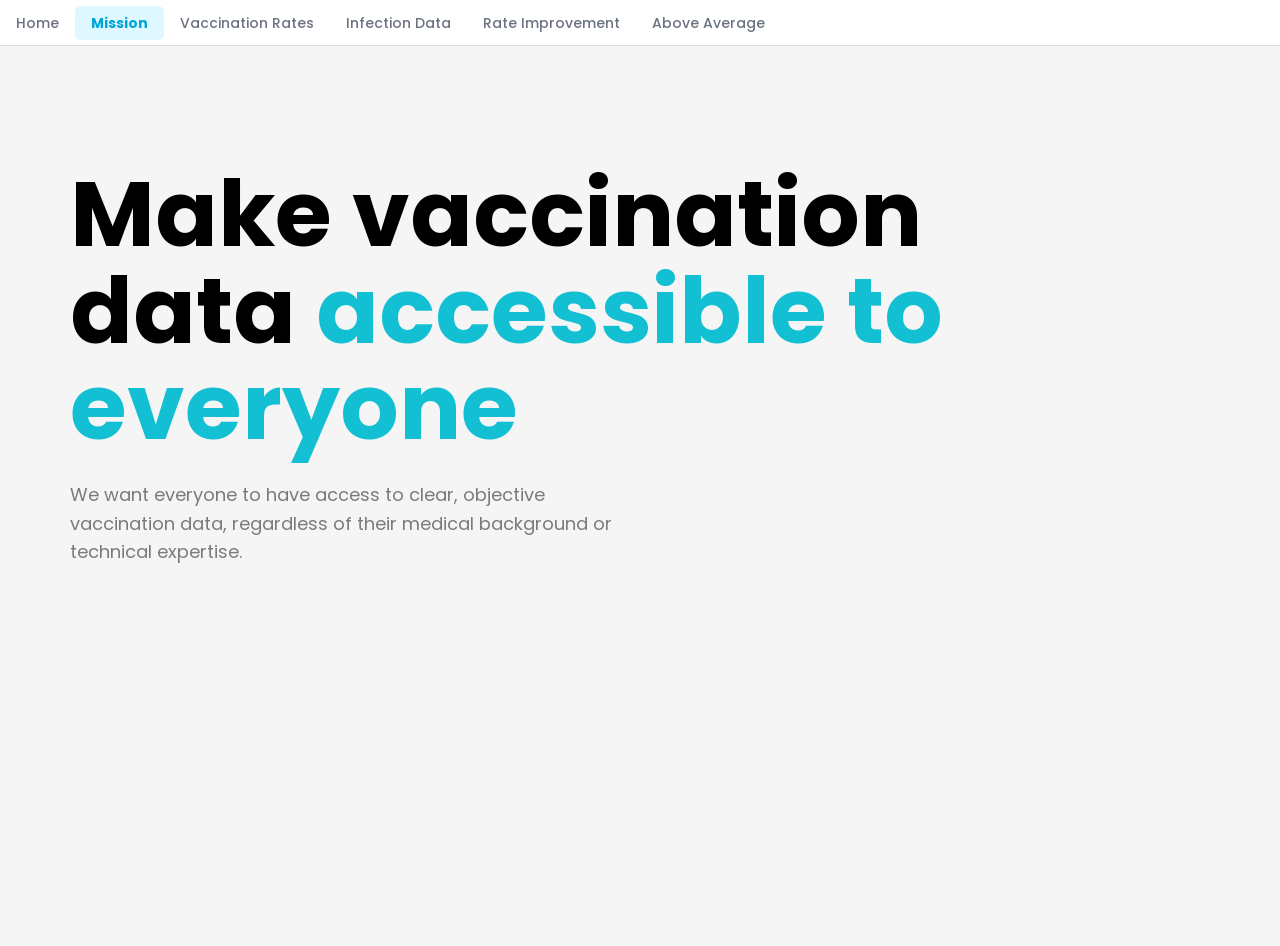
==== mission.html @ 14b5ad1b "header and content" ====
<!doctype html>
<html lang="en">
  <head>
    <meta charset="UTF-8" />
    <meta name="viewport" content="width=device-width, initial-scale=1.0" />
    <title>Document</title>
    <link rel="preconnect" href="https://fonts.googleapis.com" />
    <link
      href="https://fonts.googleapis.com/css2?family=Poppins:wght@300;400;500;700&display=swap"
      rel="stylesheet"
    />
    <link rel="stylesheet" href="./style.css" />
  </head>
  <body>
    <div id="main">
      <!-- Header  -->
      <div id="header">
        <ul id="nav">
          <li><a href="">Home</a></li>
          <li><a href="mission.html" class="active">Mission</a></li>
          <li><a href="">Vaccination Rates</a></li>
          <li><a href="">Infection Data</a></li>
          <li><a href="">Rate Improvement</a></li>
          <li><a href="">Above Average</a></li>
        </ul>
      </div>
      <!-- End header  -->
      <div id="content_lv1A-page1">
        <div class="decor-circle">
          <div class="dc circle1"></div>
          <div class="dc circle2"></div>
          <div class="dc circle3"></div>
          <div class="dc circle4"></div>
          <div class="dc circle5"></div>
        </div>

        <div class="lv1A-page1_word">
          <h1>
            Make vaccination <br />
            data <span>accessible to</span> <br />
            <span>everyone</span>
          </h1>

          <p class="word_sub">
            We want everyone to have access to clear, objective vaccination
            data, regardless of their medical background or technical expertise.
          </p>
        </div>
      </div>
    </div>
  </body>
</html>
---- style.css ----
* {
  padding: 0;
  margin: 0;
  box-sizing: border-box;
}

main {
}

html {
  font-family: "Poppins", sans-serif;
}

/* Header  */
#nav {
  display: flex;
  align-items: center;
  height: 100%;
  list-style: none;
}

#header {
  background-color: #fff;
  height: 46px;
  position: fixed;
  top: 0;
  right: 0;
  left: 0;
  z-index: 1;
  border-bottom: 1px solid #ddd;
}

#nav li {
  position: relative;
}

#nav li a {
  display: flex;
  align-items: center;
  height: 34px;
  line-height: 1;
  text-decoration: none;
  padding: 0 16px;
  color: rgb(107, 114, 128);
  border-radius: 6px;
  font-weight: 500;
  transition:
    color 0.15s,
    background 0.15s;
  font-size: 14px;
}

#nav li a:hover {
  color: black;
  background-color: #ececec;
}

#nav li a.active {
  background-color: #dff7ff;
  color: #00a6d6;
  font-weight: 700;
}

#nav li a.active:hover {
  background-color: #dff7ff;
  color: #00a6d6;
}
/* Content  */
#content_lv1A-page1 {
  position: relative;
  width: 100%;
  height: 100vh;
  background: #f5f5f5;
  overflow: hidden;
  margin-top: 46px;
}

.lv1A-page1_word {
  position: relative;
  z-index: 2;
  padding-top: 120px;
  padding-left: 70px;
}

.lv1A-page1_word h1 {
  font-size: 92px;
  line-height: 1.05;
  font-weight: 700;
  color: black;
  font-family: "Poppins", sans-serif;
}

.lv1A-page1_word h1 span {
  color: #12bfd3;
}

.word_sub {
  margin-top: 25px;
  width: 550px;
  color: #7b7b7b;
  font-size: 18px;
  line-height: 1.6;
  font-family: "Poppins", sans-serif;
}

.decor-circle div {
  position: absolute;
  border-radius: 50%;
  opacity: 0.6;
}
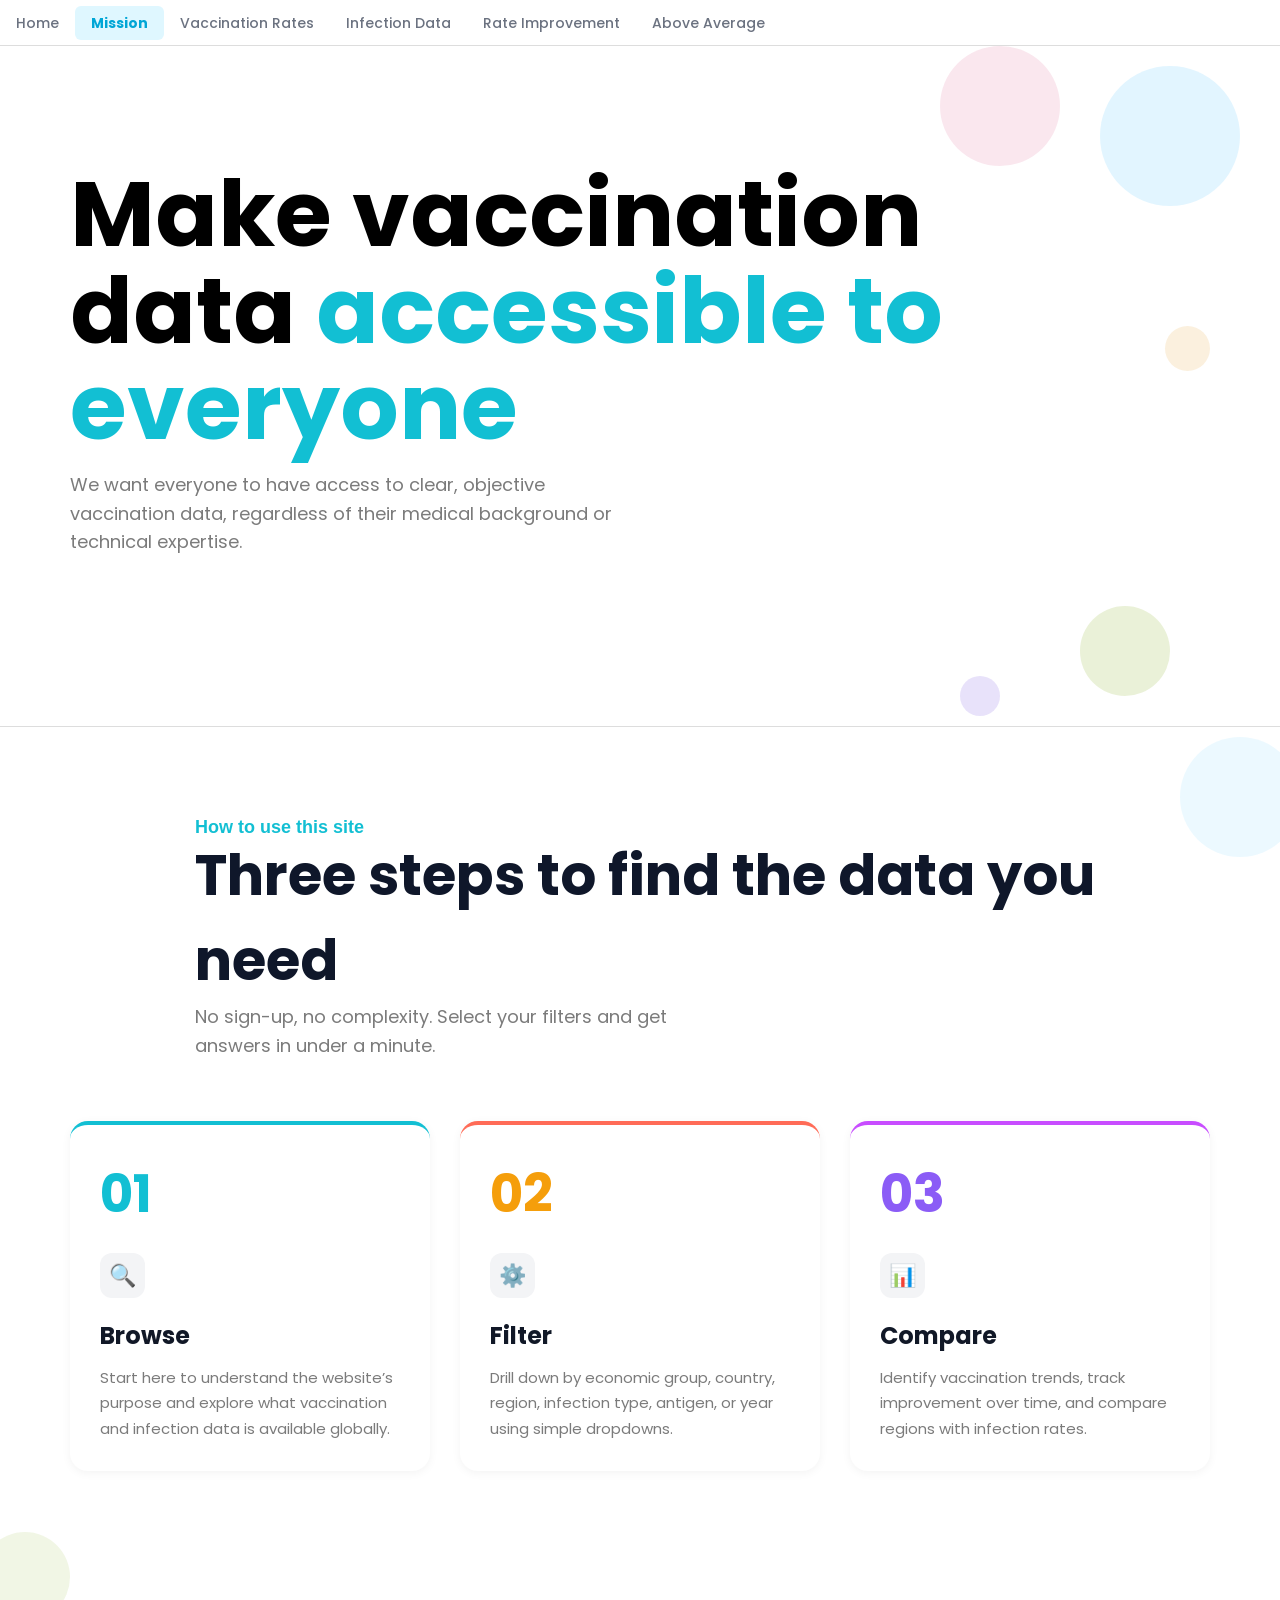
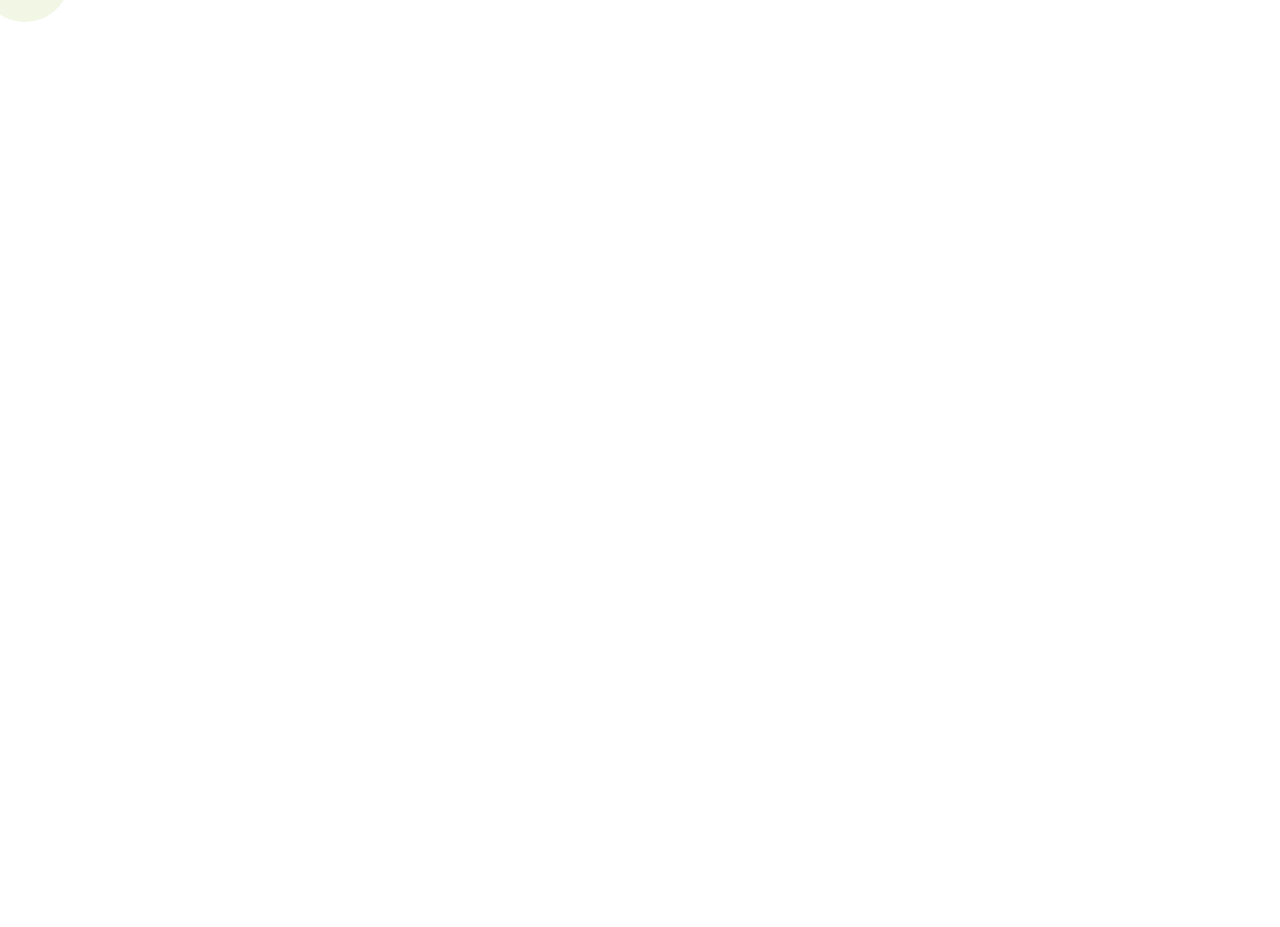
==== commit a6ab9f3b: "lv1A-page2" ====
--- a/mission.html
+++ b/mission.html
@@ -25,6 +25,8 @@
         </ul>
       </div>
       <!-- End header  -->
+
+      <!-- Page 1 -->
       <div id="content_lv1A-page1">
         <div class="decor-circle">
           <div class="dc circle1"></div>
@@ -47,6 +49,56 @@
           </p>
         </div>
       </div>
+      <!-- End page 1 -->
+
+      <!-- Page 2 -->
+      <div id="content_lv1A-page2">
+        <p class="small-title">How to use this site</p>
+        <h1>Three steps to find the data you need</h1>
+        <p class="sub-title">
+          No sign-up, no complexity. Select your filters and get answers in
+          under a minute.
+        </p>
+
+        <div class="show-card">
+          <div class="card card1">
+            <h2>01</h2>
+            <div class="icon">🔍</div>
+            <h3>Browse</h3>
+            <p>
+              Start here to understand the website’s purpose and explore what
+              vaccination and infection data is available globally.
+            </p>
+          </div>
+
+          <div class="card card2">
+            <h2>02</h2>
+            <div class="icon">⚙️</div>
+            <h3>Filter</h3>
+            <p>
+              Drill down by economic group, country, region, infection type,
+              antigen, or year using simple dropdowns.
+            </p>
+          </div>
+
+          <div class="card card3">
+            <h2>03</h2>
+            <div class="icon">📊</div>
+            <h3>Compare</h3>
+            <p>
+              Identify vaccination trends, track improvement over time, and
+              compare regions with infection rates.
+            </p>
+          </div>
+
+          <div class="circlepage2 circle1-page2"></div>
+          <div class="circlepage2 circle2-page2"></div>
+        </div>
+      </div>
+      <!-- End page 2 -->
+
+      <!-- Page 3 -->
+      <div id="content_lv1A-page2"></div>
     </div>
   </body>
 </html>
--- a/style.css
+++ b/style.css
@@ -26,7 +26,7 @@
   top: 0;
   right: 0;
   left: 0;
-  z-index: 1;
+  z-index: 999;
   border-bottom: 1px solid #ddd;
 }
 
@@ -65,14 +65,15 @@
   background-color: #dff7ff;
   color: #00a6d6;
 }
-/* Content  */
+/* Content page 1 */
 #content_lv1A-page1 {
   position: relative;
   width: 100%;
-  height: 100vh;
-  background: #f5f5f5;
+  height: 681px;
+  background: #fff;
   overflow: hidden;
   margin-top: 46px;
+  border-bottom: 1px solid #ddd;
 }
 
 .lv1A-page1_word {
@@ -87,7 +88,6 @@
   line-height: 1.05;
   font-weight: 700;
   color: black;
-  font-family: "Poppins", sans-serif;
 }
 
 .lv1A-page1_word h1 span {
@@ -95,12 +95,11 @@
 }
 
 .word_sub {
-  margin-top: 25px;
+  margin-top: 15px;
   width: 550px;
   color: #7b7b7b;
   font-size: 18px;
   line-height: 1.6;
-  font-family: "Poppins", sans-serif;
 }
 
 .decor-circle div {
@@ -108,3 +107,171 @@
   border-radius: 50%;
   opacity: 0.6;
 }
+
+.circle1 {
+  width: 120px;
+  height: 120px;
+  background: #f7d8e3;
+  top: 0;
+  right: 220px;
+}
+
+.circle2 {
+  width: 140px;
+  height: 140px;
+  background: #cfefff;
+  top: 20px;
+  right: 40px;
+}
+
+.circle3 {
+  width: 45px;
+  height: 45px;
+  background: #f8e6c8;
+  top: 280px;
+  right: 70px;
+}
+
+.circle4 {
+  width: 90px;
+  height: 90px;
+  background: #dce8bf;
+  bottom: 30px;
+  right: 110px;
+}
+
+.circle5 {
+  width: 40px;
+  height: 40px;
+  background: #d9cff7;
+  bottom: 10px;
+  right: 280px;
+}
+
+/* Content page 2 */
+#content_lv1A-page2 {
+  position: relative;
+  width: 100%;
+  min-height: 100vh;
+  background: #fff;
+  padding: 90px 70px;
+  overflow: hidden;
+}
+
+.small-title {
+  color: #12bfd3;
+  font-size: 18px;
+  font-weight: 600;
+  margin-bottom: -5px;
+  margin-left: 125px;
+}
+
+#content_lv1A-page2 h1 {
+  font-size: 56px;
+  font-weight: 700;
+  color: #0f172a;
+  margin-left: 125px;
+}
+
+.sub-title {
+  width: 550px;
+  color: #7b7b7b;
+  font-size: 18px;
+  line-height: 1.6;
+  margin-left: 125px;
+}
+
+.show-card {
+  display: flex;
+  gap: 30px;
+  margin-top: 60px;
+  display: flex;
+  justify-content: center;
+  gap: 30px;
+  width: 100%;
+}
+
+.card {
+  width: 360px;
+  background: white;
+  border-radius: 18px;
+  padding: 30px;
+  box-shadow: 0 2px 10px rgba(0, 0, 0, 0.05);
+  position: relative;
+}
+
+.card1 {
+  border-top: 4px solid #12bfd3;
+}
+
+.card2 {
+  border-top: 4px solid #ff6b57;
+}
+
+.card3 {
+  border-top: 4px solid #c84cff;
+}
+
+.card h2 {
+  font-size: 52px;
+  font-weight: 700;
+  margin-bottom: 20px;
+}
+
+.card1 h2 {
+  color: #12bfd3;
+}
+
+.card2 h2 {
+  color: #f59e0b;
+}
+
+.card3 h2 {
+  color: #8b5cf6;
+}
+
+.icon {
+  width: 45px;
+  height: 45px;
+  background: #f3f4f6;
+  border-radius: 12px;
+  display: flex;
+  align-items: center;
+  justify-content: center;
+  font-size: 22px;
+  margin-bottom: 20px;
+}
+
+.card h3 {
+  font-size: 24px;
+  margin-bottom: 12px;
+  color: #111827;
+}
+
+.card p {
+  color: #7b7b7b;
+  line-height: 1.7;
+  font-size: 15px;
+}
+
+.circlepage2 {
+  position: absolute;
+  border-radius: 50%;
+  opacity: 0.4;
+}
+
+.circle1-page2 {
+  width: 90px;
+  height: 90px;
+  background: #dce8bf;
+  bottom: 5px;
+  left: -20px;
+}
+
+.circle2-page2 {
+  width: 120px;
+  height: 120px;
+  background: #cfefff;
+  top: 10px;
+  right: -20px;
+}
